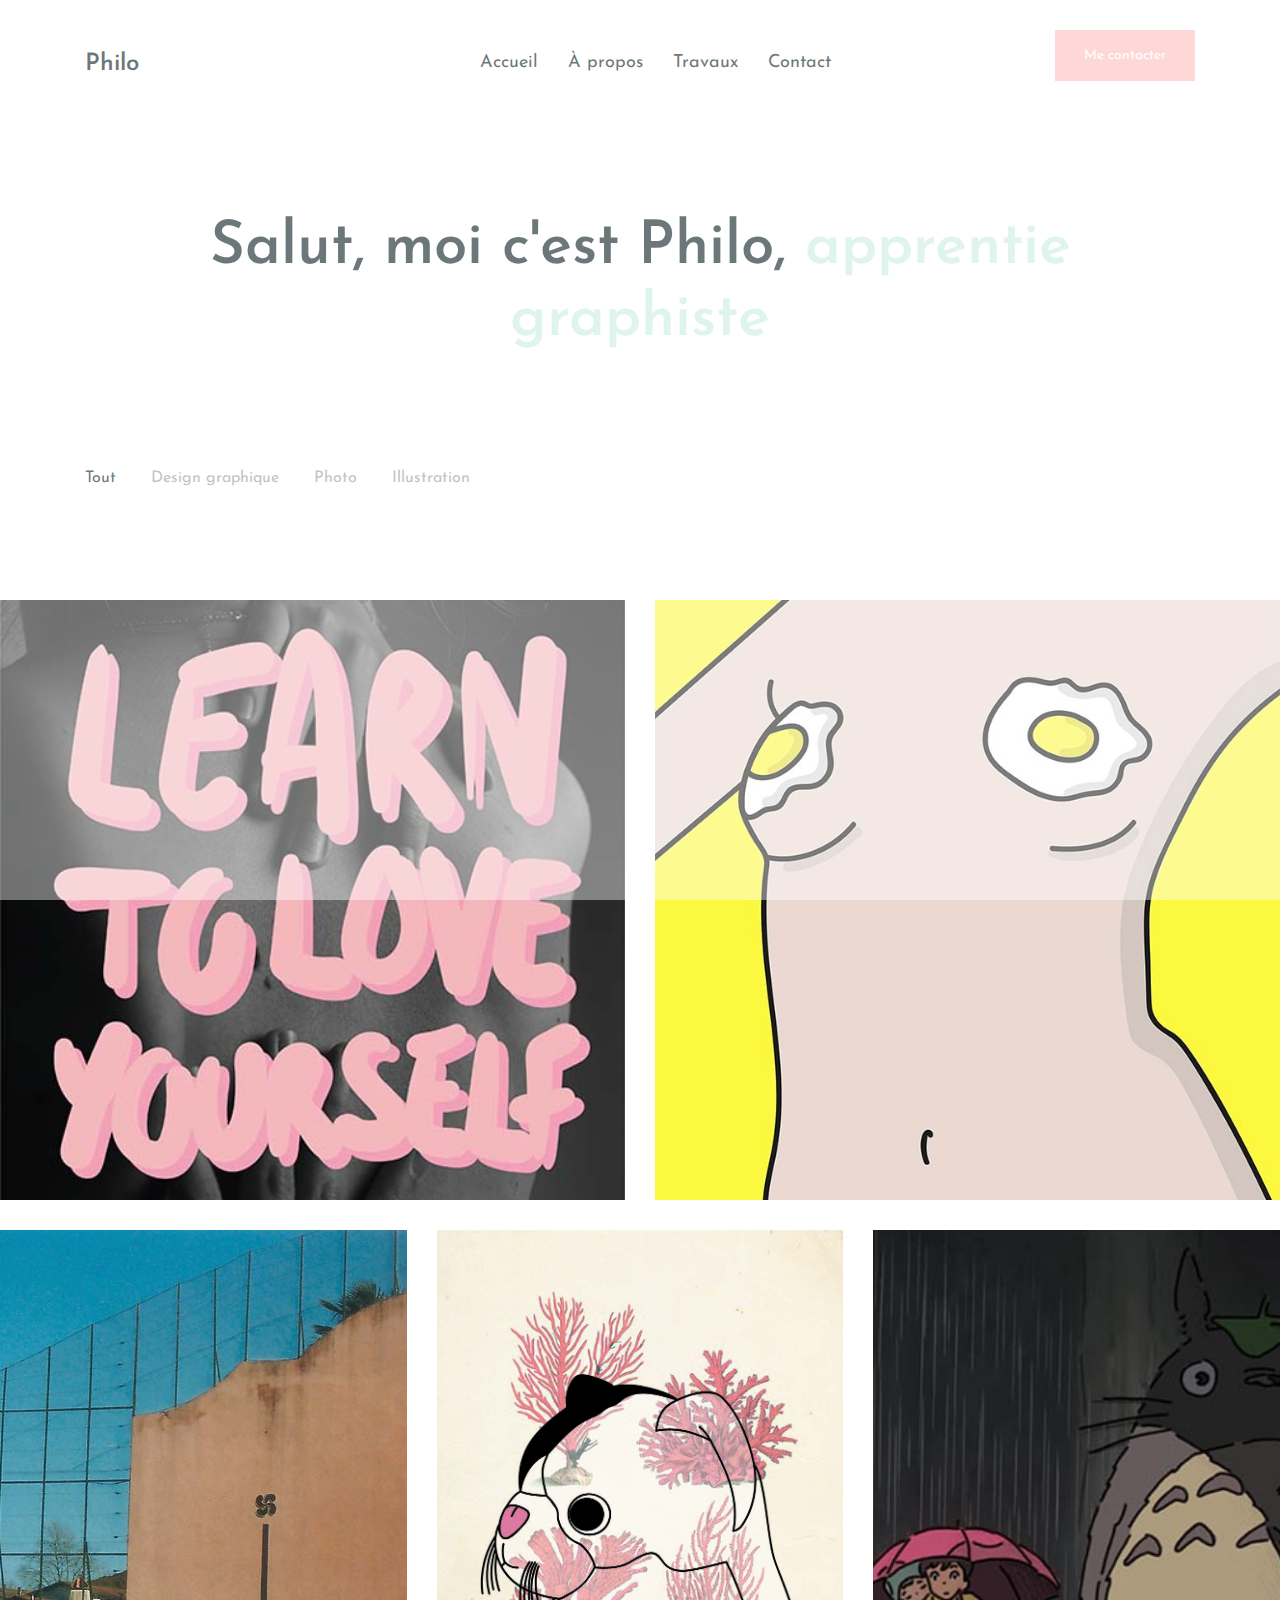
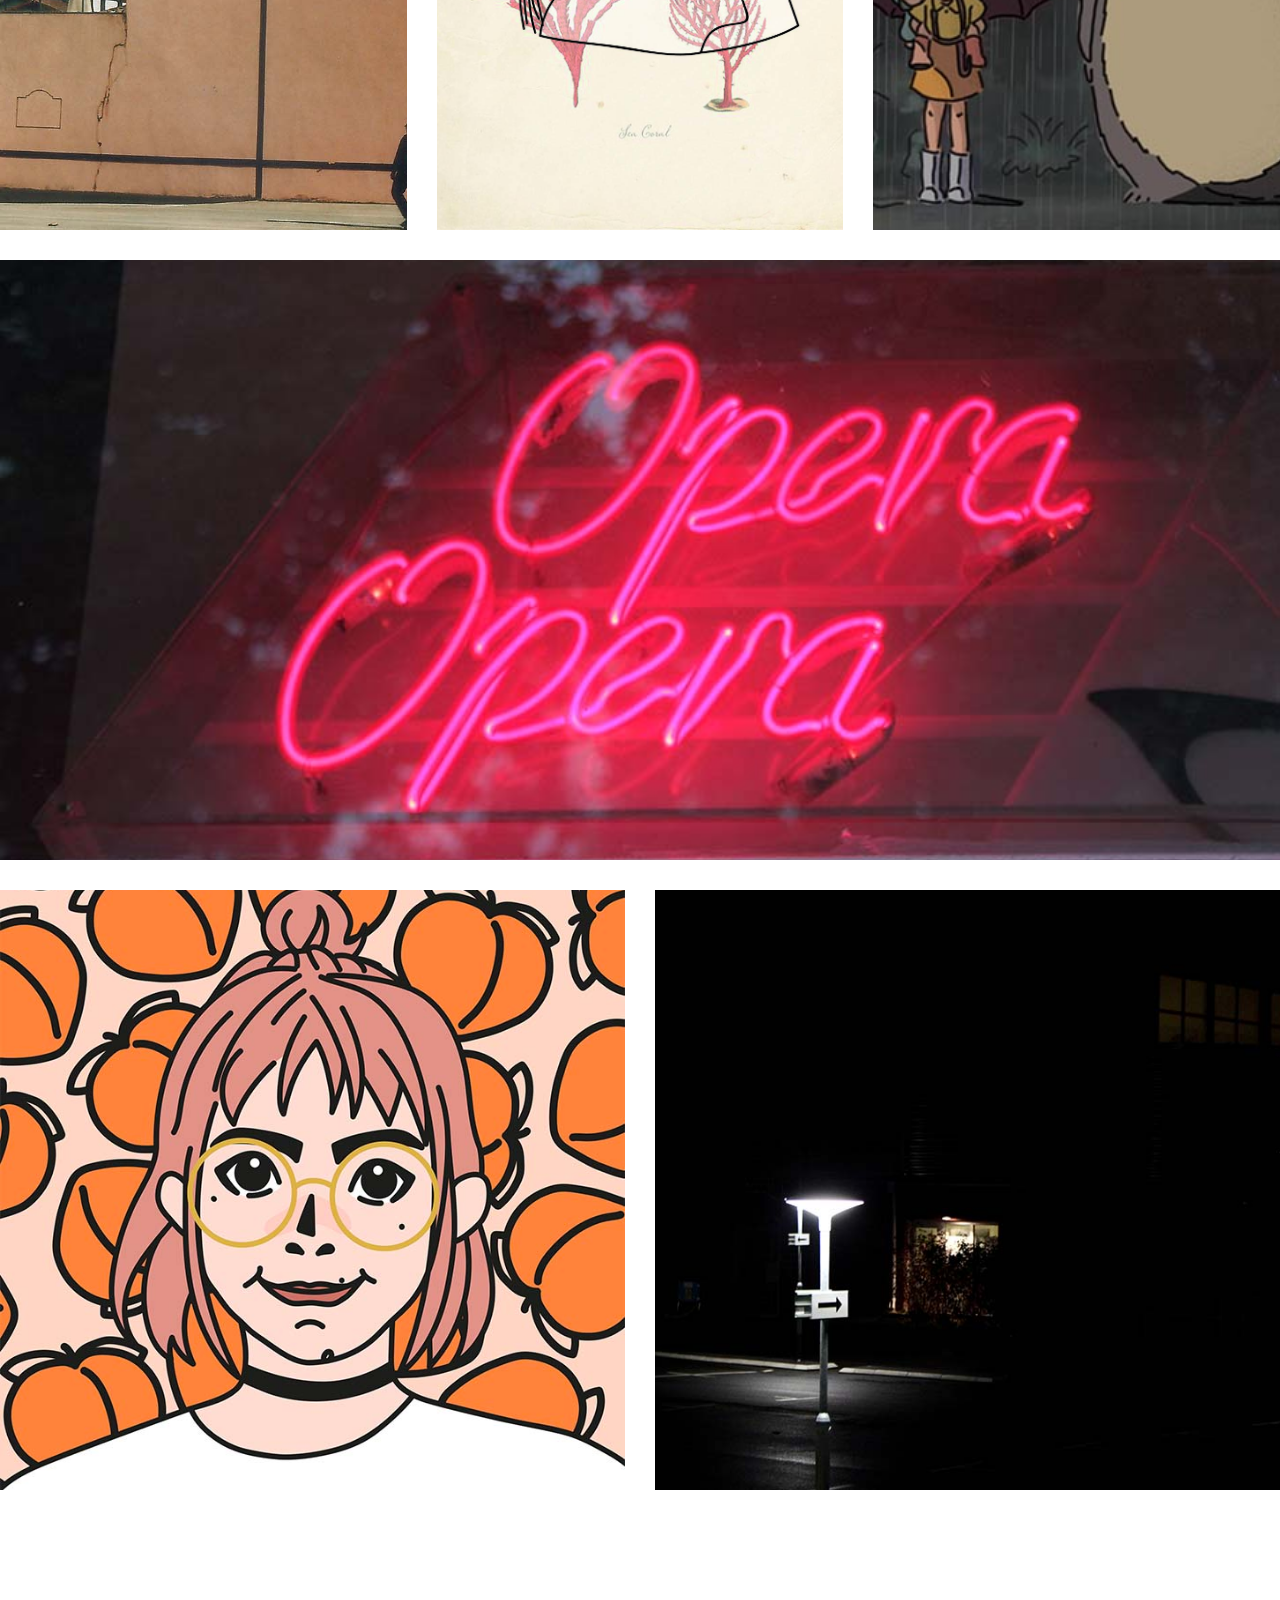
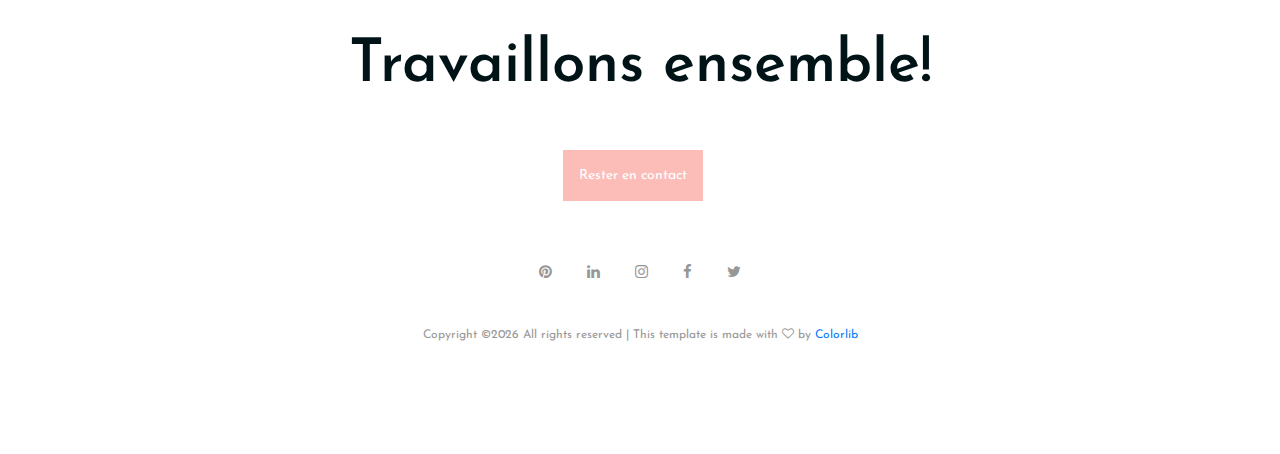
==== index.html @ bb7c2be4 "Add files via upload" ====
<!DOCTYPE html>
<html lang="fr">
<head>
	<title>Philo - Portfolio</title>
	<meta charset="UTF-8">
	<meta name="description" content="Riddle - Portfolio Template">
	<meta name="keywords" content="portfolio, riddle, onepage, creative, html">
	<meta name="viewport" content="width=device-width, initial-scale=1.0">
	<!-- Favicon -->   
	<link href="img/favicon.ico" rel="shortcut icon"/>

	<!-- Google Fonts -->
	<link href="https://fonts.googleapis.com/css?family=Josefin+Sans:400,400i,600,600i,700" rel="stylesheet">

	<!-- Stylesheets -->
	<link rel="stylesheet" href="css/bootstrap.min.css"/>
	<link rel="stylesheet" href="css/font-awesome.min.css"/>
	<link rel="stylesheet" href="css/magnific-popup.css"/>
	<link rel="stylesheet" href="css/style.css"/>


	<!--[if lt IE 9]>
	  <script src="https://oss.maxcdn.com/html5shiv/3.7.2/html5shiv.min.js"></script>
	  <script src="https://oss.maxcdn.com/respond/1.4.2/respond.min.js"></script>
	<![endif]-->

</head>
<body>
	<!-- Page Preloder -->
	<div id="preloder">
		<div class="loader"></div>
	</div>

	<!-- header section start -->
	<header class="header-section">
		<div class="container">
			<div class="row">
				<div class="col-lg-4 col-md-3">
					<div class="logo">
						<h2 class="site-logo">Philo</h2>
					</div>
				</div>
				<div class="col-lg-8 col-md-9">
					<a href="contact.html" class="site-btn header-btn">Me contacter</a>
					<nav class="main-menu">
						<ul>
							<li><a href="index.html">Accueil</a></li>
							<li><a href="about.html">À propos</a></li>
							<li><a href="home-2.html">Travaux</a></li>
							<li><a href="contact.html">Contact</a></li>
						</ul>
					</nav>
				</div>
			</div>
		</div>
		<div class="nav-switch">
			<i class="fa fa-bars"></i>
		</div>
	</header>
	<!-- header section end -->

	<!-- intro section start -->
	<section class="intro-section">
		<div class="container text-center">
			<div class="row">
				<div class="col-xl-10 offset-xl-1">
					<h2 class="section-title">Salut, moi c'est Philo, <span>apprentie graphiste</span> </h2>
				</div>
			</div>
		</div>
	</section>
	<!-- intro section end -->


	<!-- portfolio section start -->
	<section class="portfolio-section">
		<div class="container">
			<ul class="portfolio-filter controls">
				<li class="control" data-filter="all">Tout</li>
				<li class="control" data-filter=".dg">Design graphique</li>
				<!--  <li class="control" data-filter=".video">Vidéo</li>  -->
				<li class="control" data-filter=".photo">Photo</li>
			    <li class="control" data-filter=".illu">Illustration</li> 
			</ul>
		</div>                       
		<div class="container-fluid p-md-0 ">
			<div class="row portfolios-area">
				<div class="mix col-lg-6 col-md-6 dg">
					<a href="images/loveyourself.jpg" class="portfolio-item set-bg" data-setbg="images/loveyourself.jpg">
						<div class="pi-inner">
							<h2>+ Voir le projet</h2>
						</div>						
					</a>
				</div>
				<div class="mix col-lg-6 col-md-6 illu">
					<a href="images/oeuf.jpg" class="portfolio-item set-bg " data-setbg="images/oeuf.jpg">
						<div class="pi-inner">
							<h2>+ Voir le projet</h2>
						</div>						
					</a>
				</div>
				<div class="mix col-lg-4 col-md-6 photo">
					<a href="images/fronton.jpg" class="portfolio-item set-bg" data-setbg="images/fronton.jpg">
						<div class="pi-inner">
							<h2>+ Voir le projet</h2>
						</div>						
					</a>
				</div>
				<div class="mix col-lg-4 col-md-6 illu">
					<a href="images/chat.jpg" class="portfolio-item set-bg" data-setbg="images/chat.jpg">
						<div class="pi-inner">
							<h2>+ Voir le projet</h2>
						</div>						
					</a>
				</div>
				<div class="mix col-lg-4 col-md-6 illu">
					<a href="images/totoro.jpg" class="portfolio-item set-bg" data-setbg="images/totoro.jpg">
						<div class="pi-inner">
							<h2>+ Voir le projet</h2>
						</div>						
					</a>
				</div>
				<div class="mix col-lg-12 col-md-6 photo">
					<a href="images/neon.jpg" class="portfolio-item set-bg" data-setbg="images/neon.jpg">
						<div class="pi-inner">
							<h2>+ Voir le projet</h2>
						</div>						
					</a>
				</div>
				<div class="mix col-lg-6 col-md-6 illu">
					<a href="images/philo.jpg" class="portfolio-item set-bg" data-setbg="images/philo.jpg">
						<div class="pi-inner">
							<h2>+ Voir le projet</h2>
						</div>						
					</a>
				</div>
				<div class="mix col-lg-6 col-md-6 photo">
					<a href="images/suede.jpg" class="portfolio-item set-bg" data-setbg="images/suede.jpg">
						<div class="pi-inner">
							<h2>+ Voir le projet</h2>
						</div>						
					</a>
				</div>
			</div>
		</div>
	</section>
	<!-- portfolio section end -->


	<!-- footer section start -->
	<footer class="footer-section text-center">
		<div class="container">
			<h2 class="section-title mb-5">Travaillons ensemble!</h2>
			<a href="contact.html" class="site-btn">Rester en contact</a>
			<div class="social-links">
				<a href="https://www.pinterest.fr/ppi_dt/"><span class="fa fa-pinterest" target="_blank"></span></a>
				<a href=""><span class="fa fa-linkedin"></span></a>
				<a href="https://www.instagram.com/philo.gram/"><span class="fa fa-instagram" target="_blank"></span></a>
				<a href="https://www.facebook.com/lili.lila.3158"><span class="fa fa-facebook" target="_blank"></span></a>
				<a href=""><span class="fa fa-twitter"></span></a>
			</div>
			<div class="copyright"><!-- Link back to Colorlib can't be removed. Template is licensed under CC BY 3.0. -->
Copyright &copy;<script>document.write(new Date().getFullYear());</script> All rights reserved | This template is made with <i class="fa fa-heart-o" aria-hidden="true"></i> by <a href="https://colorlib.com" target="_blank">Colorlib</a>
<!-- Link back to Colorlib can't be removed. Template is licensed under CC BY 3.0. -->
</div>
		</div>
	</footer>
	<!-- footer section end -->



	<!--====== Javascripts & Jquery ======-->
	<script src="js/jquery-2.1.4.min.js"></script>
	<script src="js/bootstrap.min.js"></script>
	<script src="js/mixitup.min.js"></script>
	<script src="js/magnific-popup.min.js"></script>
	<script src="js/main.js"></script>
</body>
</html>
---- css/style.css ----
/* =================================
------------------------------------
  Riddle - Portfolio
  Version: 1.0
 ------------------------------------ 
 ====================================*/

/*----------------------------------------*/
/* Template default CSS
/*----------------------------------------*/

html,
body {
  height: 100%;
  font-family: 'Josefin Sans', sans-serif;
}

h1,
h2,
h3,
h4,
h5,
h6 {
  color: #001418;
  margin: 0;
  font-weight: 600;
  font-family: 'Josefin Sans', sans-serif;
}

p {
  font-size: 18px;
  color: #979797;
  line-height: 1.8;
}

img {
  max-width: 100%;
}

input:focus,
select:focus,
button:focus,
textarea:focus {
  outline: none;
}

a:hover,
a:focus {
  text-decoration: none;
  outline: none;
}

ul,
ol {
  padding: 0;
  margin: 0;
}


.liens{
  color: #FCBCB8;
}


.liens:hover{
  color: #C7EAE4;
}
/*------------------------
  Helper css
--------------------------*/
.body-pad {
  padding: 0 40px;
}

.spad {
  padding: 100px 0;
}

.pt100 {
  padding-top: 100px;
}

.set-bg {
  background-repeat: no-repeat;
  background-size: cover;
}

.section-title {
  font-size: 60px;
}

.section-title span {
  color: #C7EAE4;
}

/*------------------------
  Common Elements
--------------------------*/
.element {
  margin-bottom: 100px;
}

.element:last-child {
  margin-bottom: 0;
}

/*=== Preloder ===*/
#preloder {
  position: fixed;
  width: 100%;
  height: 100%;
  top: 0;
  left: 0;
  z-index: 999999;
  background: #fff;
}

.loader {
  width: 30px;
  height: 30px;
  border: 3px solid #000;
  position: absolute;
  top: 50%;
  left: 50%;
  margin-top: -13px;
  margin-left: -13px;
  border-radius: 60px;
  border-left-color: transparent;
  animation: loader 0.8s linear infinite;
  -webkit-animation: loader 0.8s linear infinite;
}

@keyframes loader {
  0% {
    -webkit-transform: rotate(0deg);
            transform: rotate(0deg);
  }
  50% {
    -webkit-transform: rotate(180deg);
            transform: rotate(180deg);
  }
  100% {
    -webkit-transform: rotate(360deg);
            transform: rotate(360deg);
  }
}

@-webkit-keyframes loader {
  0% {
    -webkit-transform: rotate(0deg);
  }
  50% {
    -webkit-transform: rotate(180deg);
  }
  100% {
    -webkit-transform: rotate(360deg);
  }
}

/*=== Buttons ===*/
.site-btn {
  display: inline-block;
  font-size: 14px;
  min-width: 140px;
  text-align: center;
  padding: 15px 10px;
  position: relative;
  color: #fff;
  border: none;
  background-color: #FCBCB8;
  margin-right: 15px;
  z-index: 1;
}

.site-btn.btn-fade {
  background-color: #C7EAE4;
}

.site-btn.btn-line {
  background: none;
  border: 2px solid #000;
  color: #000;
  padding: 13px 10px;
}

.site-btn.btn-line:hover {
  color: #000;
}

.site-btn.btn-line-fade {
  background: none;
  border: 2px solid #979797;
  color: #979797;
  padding: 13px 10px;
}

.site-btn.btn-line-fade:hover {
  color: #979797;
}

.site-btn:hover {
  color: #fff;
}

/*===  Accordion  ===*/
.accordion-area .panel {
  margin-bottom: 30px;
}

.accordion-area .panel-header {
  background: #000;
  color: #fff;
  display: block;
  padding: 12px 50px;
  padding-left: 30px;
  font-size: 14px;
  font-weight: 600;
  position: relative;
  border: 2px solid #000;
  -webkit-transition: all 0.4s ease-out 0s;
  -o-transition: all 0.4s ease-out 0s;
  transition: all 0.4s ease-out 0s;
}

.accordion-area .panel-header.active {
  background: transparent;
  color: #000;
}

.accordion-area .panel-header.active .panel-link:after {
  content: "-";
  color: #000;
}

.accordion-area .panel-header.active .panel-link.collapsed:after {
  content: "+";
}

.accordion-area .panel-link {
  position: absolute;
  right: 0;
  top: 0;
  height: 100%;
  width: 50px;
  border: none;
  cursor: pointer;
  background: transparent;
}

.accordion-area .panel-body p {
  font-size: 14px;
  margin-bottom: 0;
  padding-top: 25px;
}

.accordion-area .panel-body {
  padding: 0 5px;
}

.accordion-area .panel-link:after {
  content: "+";
  position: absolute;
  left: 50%;
  font-size: 16px;
  font-weight: 700;
  top: 50%;
  color: #fff;
  line-height: 16px;
  margin-top: -8px;
  margin-left: -4px;
}

/*===  Tab  ===*/
.tab-element .nav-tabs {
  border-bottom: none;
  margin-bottom: 35px;
}

.tab-element .nav-tabs .nav-link {
  border: 2px solid #000;
  background: #000;
  border-radius: 0;
  margin-right: 10px;
  font-size: 14px;
  font-weight: 500;
  color: #222;
  padding: 15px 40px;
  min-width: 118px;
  font-size: 16px;
  color: #fff;
  margin-bottom: 10px;
}

.tab-element .nav-tabs .nav-item:last-child .nav-link {
  margin-right: 0;
}

.tab-element .nav-tabs .nav-link.active {
  background: transparent;
  color: #000;
}

.tab-element .tab-pane h4 {
  font-size: 18px;
  margin: 25px 0 20px;
}

.tab-element .tab-pane p {
  font-size: 14px;
}

.circle-progress {
  text-align: center;
  position: relative;
}

.circle-progress canvas {
  -webkit-transform: rotate(90deg);
  -ms-transform: rotate(90deg);
  transform: rotate(90deg);
}

.circle-progress .progress-info {
  position: absolute;
  width: 100%;
  top: 30%;
}

.circle-progress .progress-info h2 {
  font-size: 36px;
}

.circle-progress .progress-info p {
  color: #979797;
  font-size: 16px;
  line-height: normal;
}

/*===  Icon Box  ===*/
.icon-box {
  display: -webkit-box;
  display: -ms-flexbox;
  display: flex;
}

.icon-box .icon h2 {
  font-size: 60px;
}

.icon-box .icon-box-content {
  padding-left: 25px;
  padding-top: 10px;
}

.icon-box .icon-box-content h3 {
  font-size: 24px;
  margin-bottom: 25px;
}

/*------------------------
    Header Section
--------------------------*/
.header-section {
  padding-top: 30px;
  padding-bottom: 20px;
  position: relative;
}

.site-logo {
  font-size: 24px;
  padding-top: 20px;
}

.main-menu ul {
  list-style: none;
}

.main-menu ul li {
  display: inline;
}

.main-menu ul li a {
  display: inline-block;
  font-size: 18px;
  color: #001418;
  margin-left: 15px;
  margin-right: 10px;
  padding: 20px 0 5px;
}

.header-btn {
  float: right;
  margin-right: 0;
}

.nav-switch {
  display: none;
}

/*------------------------
    Intro Section
--------------------------*/
.intro-section {
  padding: 110px 0;
}

/*------------------------
    Portfolio Section
--------------------------*/
.portfolio-section {
  overflow: hidden;
}

.portfolio-filter {
  list-style: none;
  padding-bottom: 100px;
}

.portfolio-filter li {
  font-size: 16px;
  display: inline-block;
  margin-right: 30px;
  padding-bottom: 10px;
  color: #979797;
  cursor: pointer;
}

.portfolio-filter li.mixitup-control-active {
  color: #001418;
}

.portfolios-area .gallery-block {
  padding: 0;
}

.gallery-block {
  position: relative;
}

.portfolio-item {
  display: block;
  width: 100%;
  height: 600px;
  background-position: center center;
  position: relative;
  margin-bottom: 30px;
}

.portfolio-item .pi-inner {
  position: absolute;
  width: 100%;
  height: 100%;
  left: 0;
  top: 0;
  background: transparent;
  -webkit-transition: all 0.4s ease 0s;
  -o-transition: all 0.4s ease 0s;
  transition: all 0.4s ease 0s;
}

.portfolio-item .pi-inner h2 {
  opacity: 0;
  font-size: 30px;
  font-weight: 400;
  position: absolute;
  left: 50px;
  bottom: 50px;
  color: #fff;
  letter-spacing: 10px;
  -webkit-transition: all 0.3s ease 0s;
  -o-transition: all 0.3s ease 0s;
  transition: all 0.3s ease 0s;
}

.portfolio-item:hover .pi-inner {
  background: rgba(199, 234, 228, 0.8);
}

.portfolio-item:hover .pi-inner h2 {
  opacity: 1;
  letter-spacing: 0;
}

.portfolio-meta {
  padding-bottom: 45px;
}

.portfolio-meta h2 {
  font-size: 24px;
}

.portfolio-meta p {
  font-size: 14px;
  color: #a6a6a6;
  margin-bottom: 0;
}

.portfolio-intro {
  display: block;
}

.img-popup-warp .mfp-content {
  opacity: 0;
  -webkit-transform: scale(0.8);
  -ms-transform: scale(0.8);
  transform: scale(0.8);
  -webkit-transition: all 0.4s;
  -o-transition: all 0.4s;
  transition: all 0.4s;
}

.img-popup-warp.mfp-ready .mfp-content {
  opacity: 1;
  -webkit-transform: scale(1);
  -ms-transform: scale(1);
  transform: scale(1);
}

/*------------------------
    Footer Section
--------------------------*/
.footer-section {
  padding: 110px 0;
}

.footer-section .copyright {
  font-size: 12px;
  color: #979797;
}

.social-links {
  margin-top: 60px;
  margin-bottom: 40px;
}

.social-links a {
  color: #979797;
  font-size: 15px;
  margin-right: 30px;
}

.social-links a:last-child {
  margin-right: 0;
}

/*------------------------
    About Page
--------------------------*/
.pic-frame {
  position: relative;
  padding-left: 25px;
  padding-bottom: 25px;
  display: inline-block;
}

.pic-frame:after {
  position: absolute;
  content: "";
  width: calc(100% - 25px);
  height: calc(100% - 25px);
  bottom: 0;
  left: 0;
  border: 4px solid #FCBCB8;
  z-index: 1;
}

.milestone {
  margin-top: 15px;
}

.milestone h2 {
  font-size: 60px;
}

.milestone h2 span {
  font-size: 18px;
  color: #979797;
}

/*------------------------
    Blog Page
--------------------------*/
.blog-item {
  margin-bottom: 70px;
}

.blog-item .read-more {
  color: #000;
  position: relative;
  display: inline-block;
  padding-bottom: 5px;
  line-height: 18px;
  font-size: 18px;
}

.blog-item .read-more:after {
  position: absolute;
  content: '';
  width: 100%;
  height: 2px;
  bottom: 0;
  left: 0;
  background: #000;
}

.thumb {
  margin-bottom: 30px;
}

.blog-content h2 {
  font-size: 24px;
  margin-bottom: 15px;
}

.blog-content .blog-meta {
  font-size: 13px;
  color: #979797;
  margin-bottom: 30px;
}

.blog-content p {
  margin-bottom: 30px;
}

/*------------------------
    Contact Page
--------------------------*/
.contect-tect {
  text-align: center;
  margin-bottom: 70px;
}

.contect-tect h2 {
  font-size: 24px;
  margin-bottom: 30px;
}

.contect-tect p {
  font-size: 17px;
}

.contact-form {
  display: block;
  width: 100%;
}

.contact-form input {
  padding-left: 25px;
  height: 60px;
  width: 100%;
  border: none;
  border-bottom: 2px solid #000;
  margin-bottom: 30px;
  font-size: 12px;
}

.contact-form textarea {
  padding-left: 25px;
  height: 200px;
  width: 100%;
  border: none;
  border-bottom: 2px solid #000;
  margin-bottom: 30px;
  font-size: 12px;
}

.contact-form ::-webkit-input-placeholder {
  font-style: italic;
}

.contact-form :-ms-input-placeholder {
  font-style: italic;
}

.contact-form ::-ms-input-placeholder {
  font-style: italic;
}

.contact-form ::placeholder {
  font-style: italic;
}

/* ===========================
  Responsive
==============================*/
@media only screen and (max-width: 1448px) {
  .home-2.container {
    width: auto;
  }
}

/* Medium screen : 992px. */
@media only screen and (min-width: 992px) and (max-width: 1199px) {
  .portfolio-item {
    height: 450px;
  }
}

/* Tablet :768px. */
@media only screen and (min-width: 768px) and (max-width: 991px) {
  .body-pad {
    padding: 0 30px;
  }
  .portfolio-item {
    height: 350px;
  }
}

/* Large Mobile :480px. */
@media only screen and (max-width: 767px) {
  .body-pad {
    padding: 0 15px;
  }
  .main-menu {
    position: absolute;
    background: #efefef;
    width: 100%;
    z-index: 999;
    left: 0;
    top: 30px;
    padding-top: 15px;
    display: none;
  }
  .main-menu ul li a {
    padding: 10px 15px;
    border-bottom: 1px solid #ddd;
    display: block;
  }
  .main-menu ul li {
    display: block;
  }
  .main-menu ul li:last-child a {
    border-bottom: none;
  }
  .home-2 {
    text-align: left;
  }
  .home-2 .main-menu {
    top: 99px;
  }
  .nav-switch {
    position: absolute;
    right: 25px;
    font-size: 30px;
    color: #333;
    top: 35px;
    display: block;
  }
  .header-btn {
    display: none;
  }
  .section-title {
    font-size: 45px;
  }
  .portfolio-filter {
    text-align: center;
  }
}

/* small Mobile :320px. */
@media only screen and (max-width: 479px) {
  .section-title {
    font-size: 30px;
  }
}
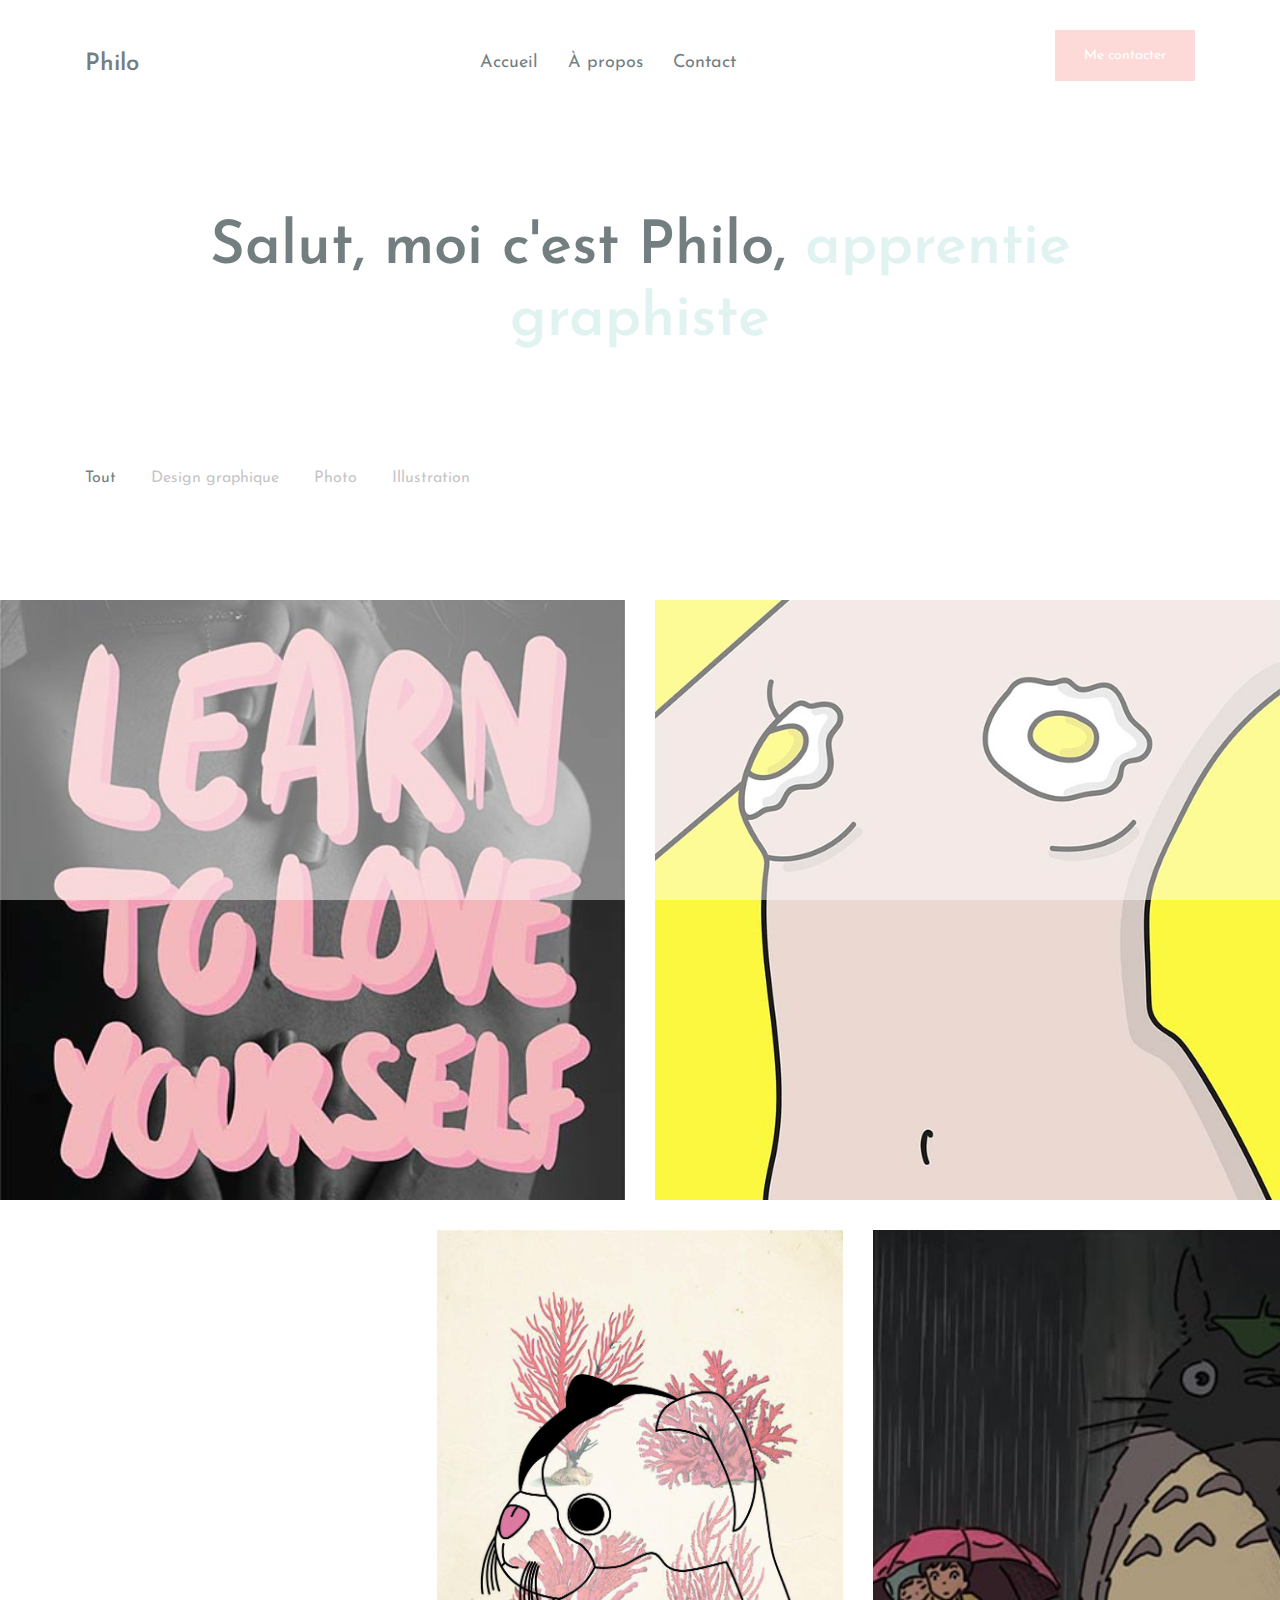
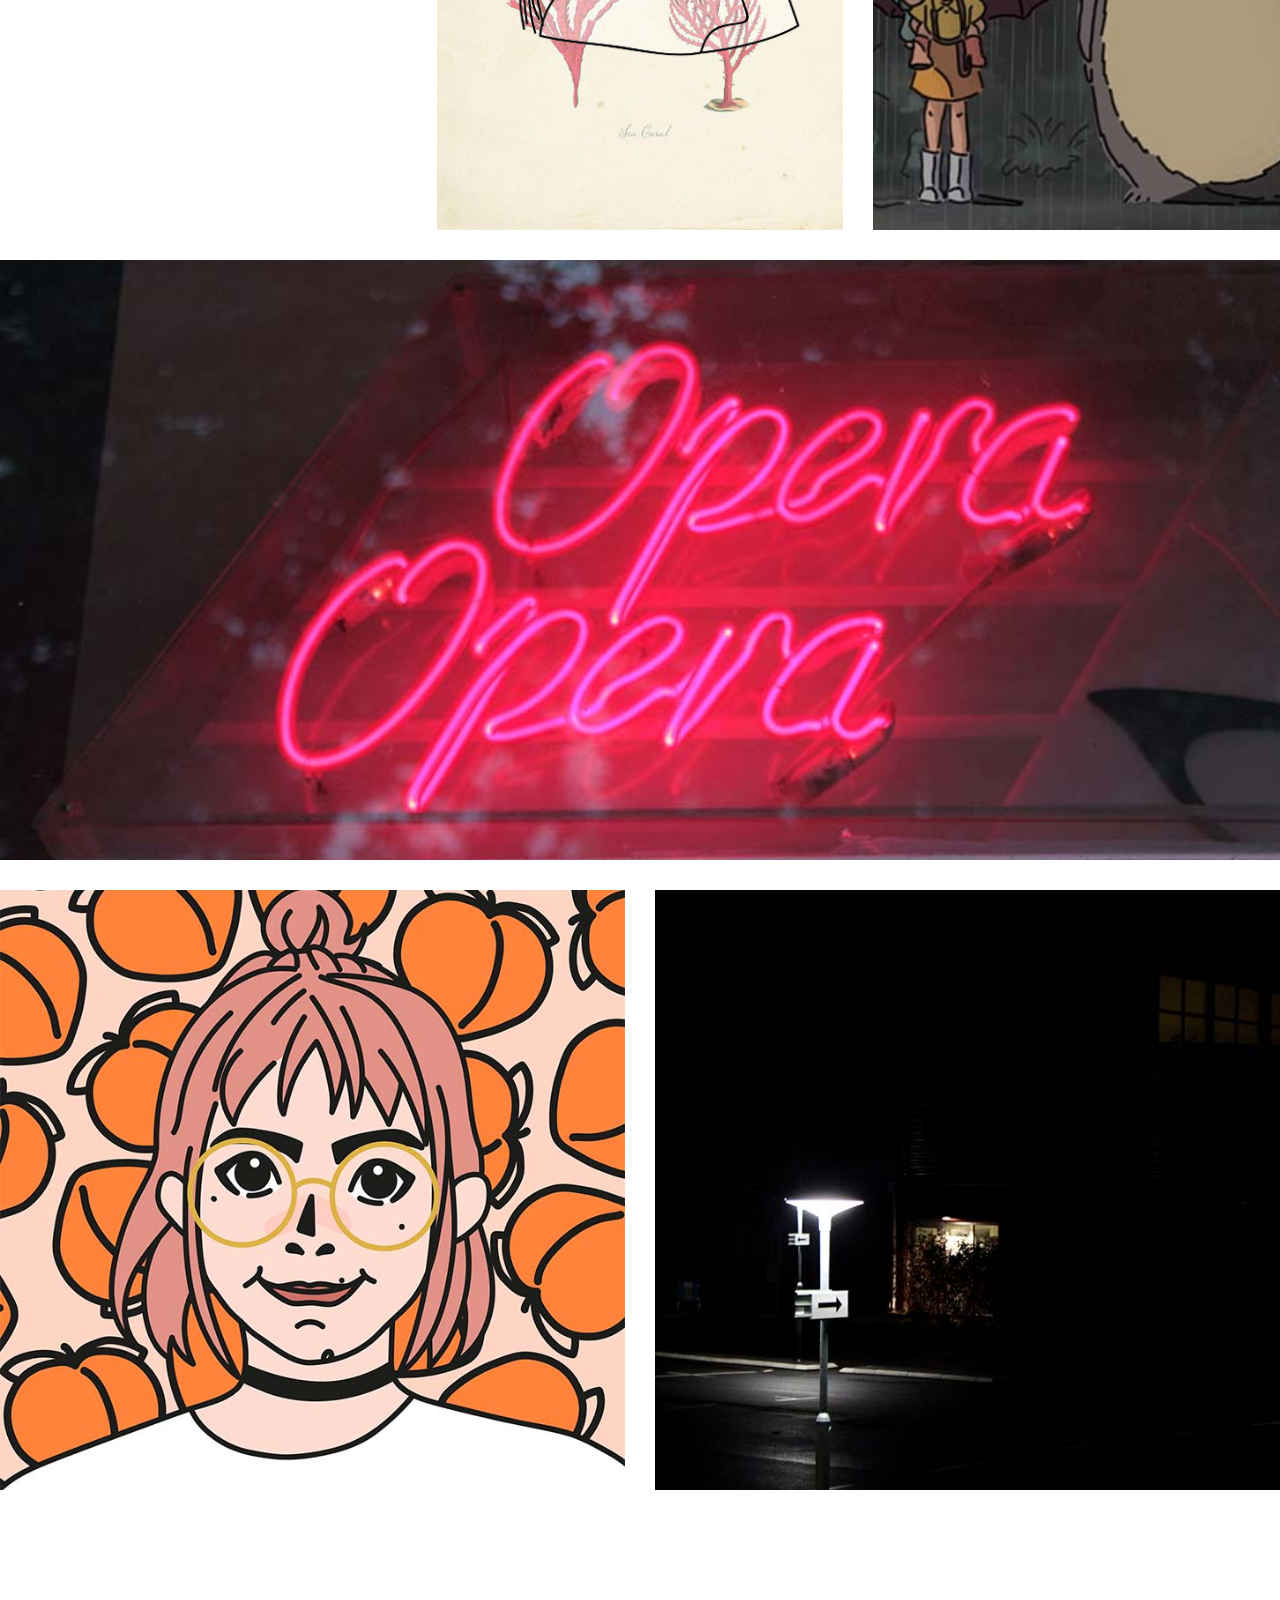
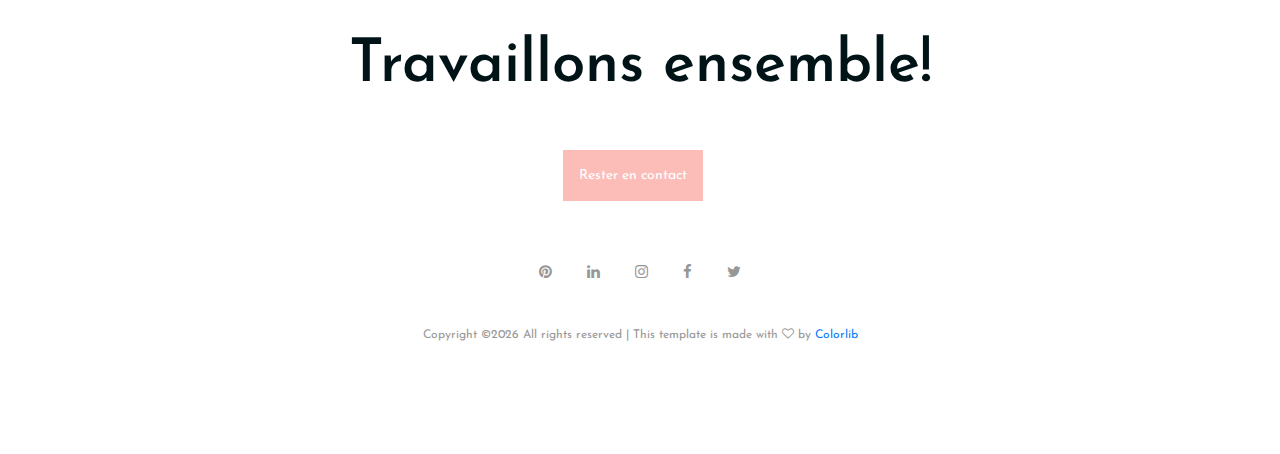
==== commit 5628bc0d: "Add files via upload" ====
--- a/index.html
+++ b/index.html
@@ -46,7 +46,6 @@
 						<ul>
 							<li><a href="index.html">Accueil</a></li>
 							<li><a href="about.html">À propos</a></li>
-							<li><a href="home-2.html">Travaux</a></li>
 							<li><a href="contact.html">Contact</a></li>
 						</ul>
 					</nav>
@@ -100,7 +99,7 @@
 					</a>
 				</div>
 				<div class="mix col-lg-4 col-md-6 photo">
-					<a href="images/fronton.jpg" class="portfolio-item set-bg" data-setbg="images/fronton.jpg">
+					<a href="images/video.mov" class="portfolio-item set-bg" data-setbg="images/video.mov">
 						<div class="pi-inner">
 							<h2>+ Voir le projet</h2>
 						</div>						
@@ -153,11 +152,17 @@
 			<h2 class="section-title mb-5">Travaillons ensemble!</h2>
 			<a href="contact.html" class="site-btn">Rester en contact</a>
 			<div class="social-links">
+
 				<a href="https://www.pinterest.fr/ppi_dt/"><span class="fa fa-pinterest" target="_blank"></span></a>
-				<a href=""><span class="fa fa-linkedin"></span></a>
+
+				<a href="https://www.linkedin.com/in/philomène-dont-464935193/"><span class="fa fa-linkedin" target="_blank"></span></a>
+
 				<a href="https://www.instagram.com/philo.gram/"><span class="fa fa-instagram" target="_blank"></span></a>
+
 				<a href="https://www.facebook.com/lili.lila.3158"><span class="fa fa-facebook" target="_blank"></span></a>
-				<a href=""><span class="fa fa-twitter"></span></a>
+
+				<a href="https://twitter.com/ppi_dt"><span class="fa fa-twitter" target="_blank"></span></a>
+
 			</div>
 			<div class="copyright"><!-- Link back to Colorlib can't be removed. Template is licensed under CC BY 3.0. -->
 Copyright &copy;<script>document.write(new Date().getFullYear());</script> All rights reserved | This template is made with <i class="fa fa-heart-o" aria-hidden="true"></i> by <a href="https://colorlib.com" target="_blank">Colorlib</a>
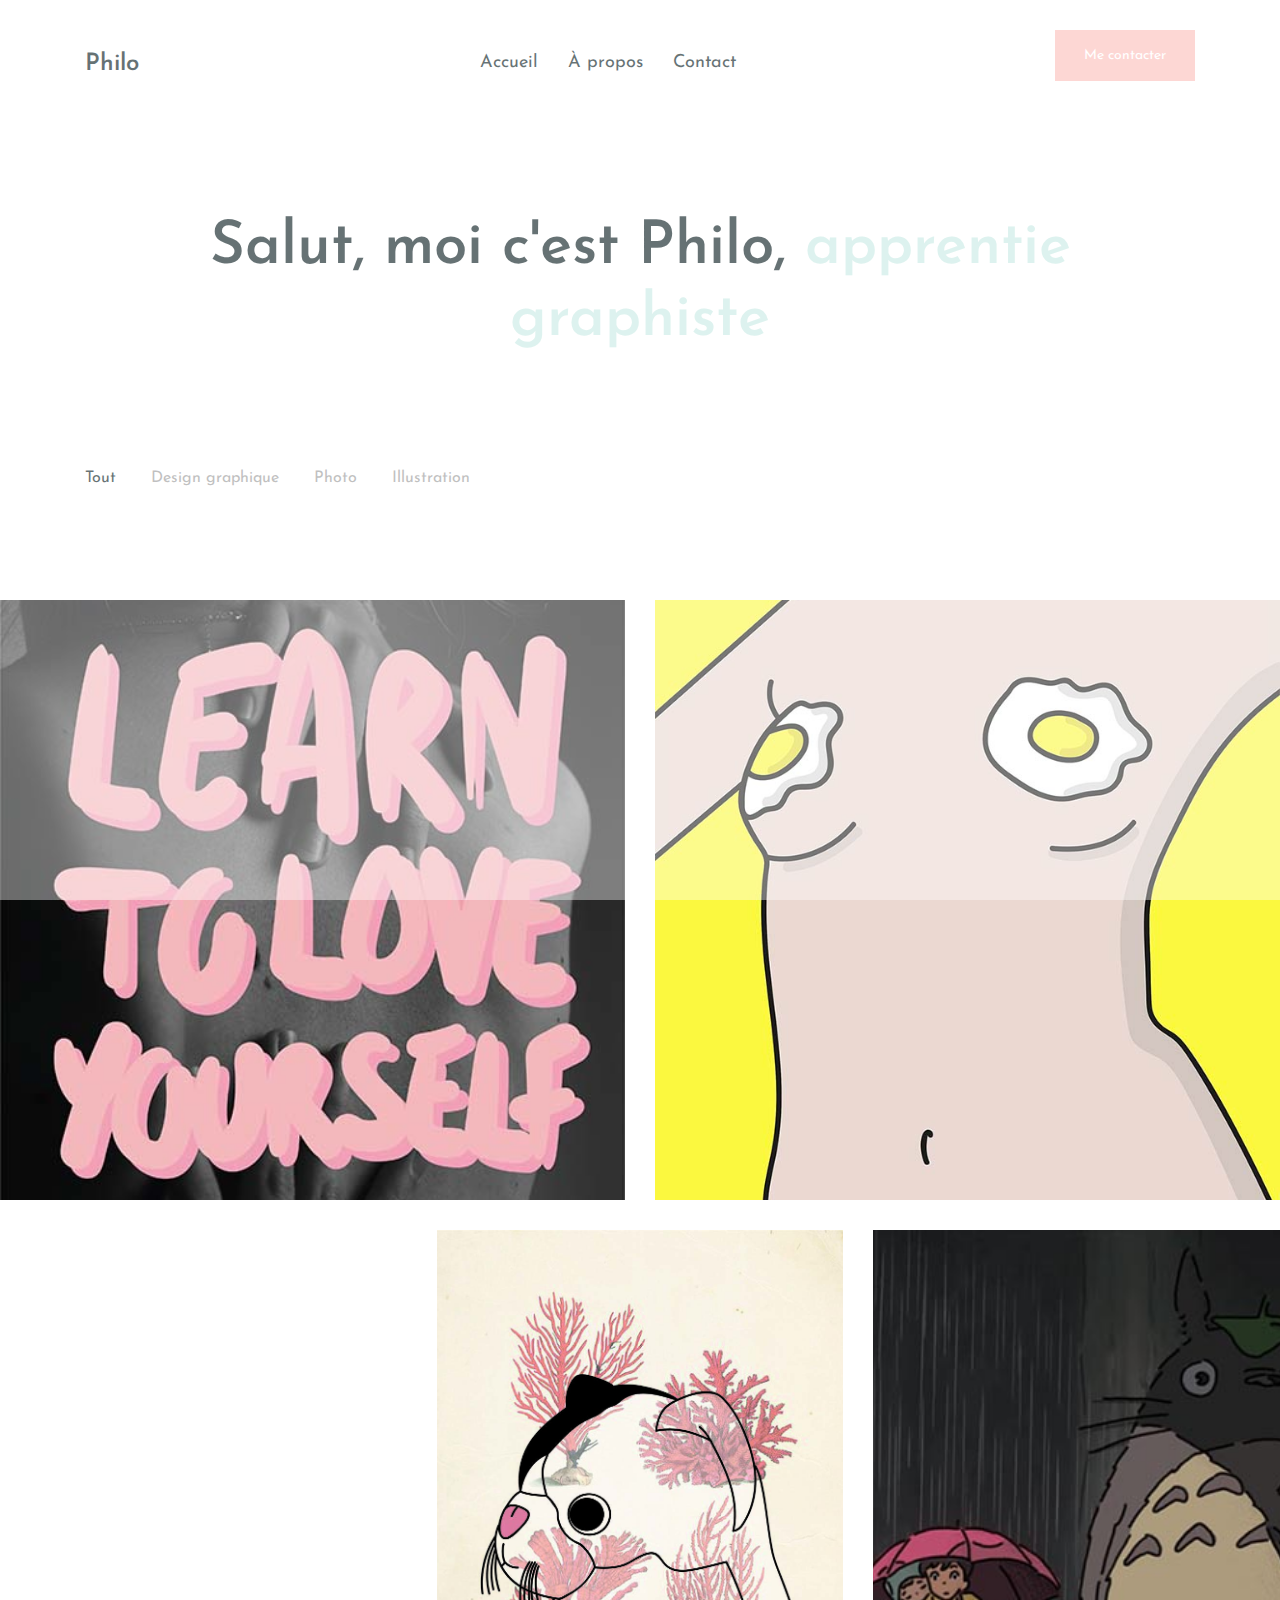
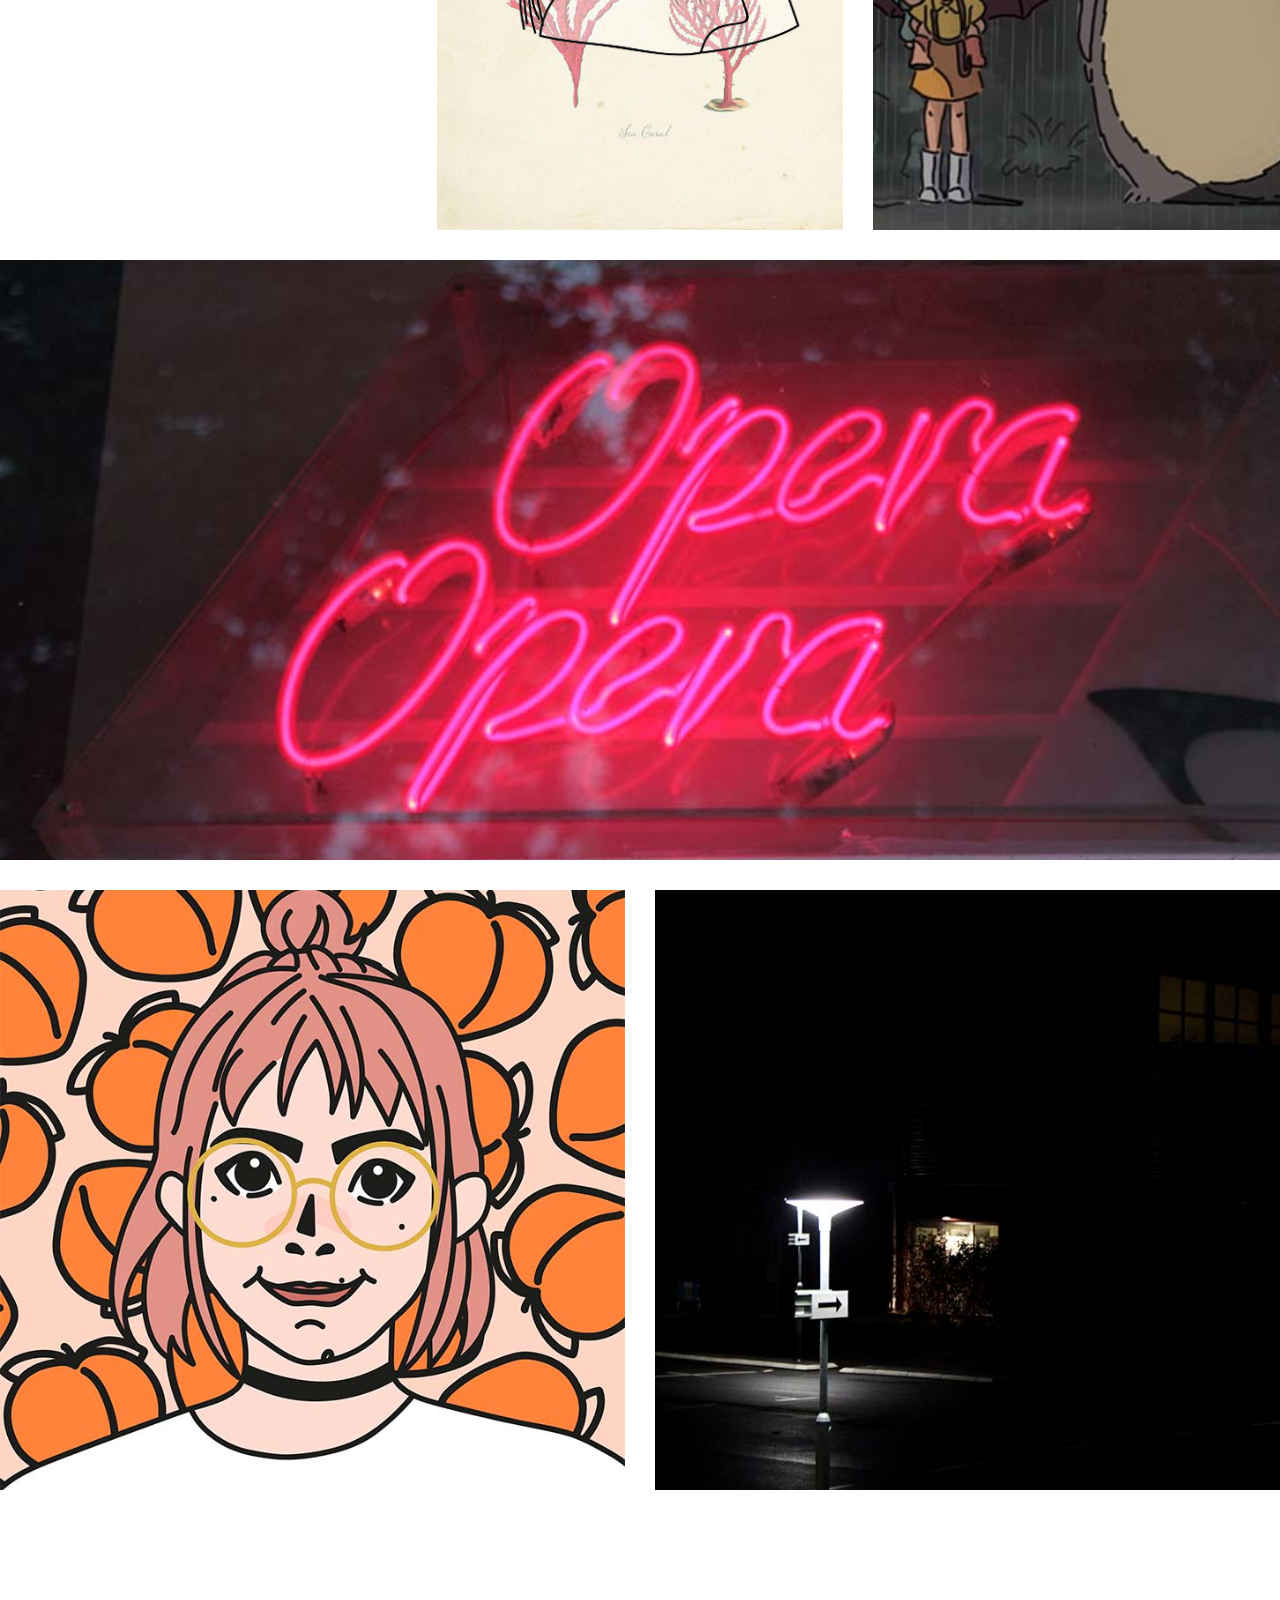
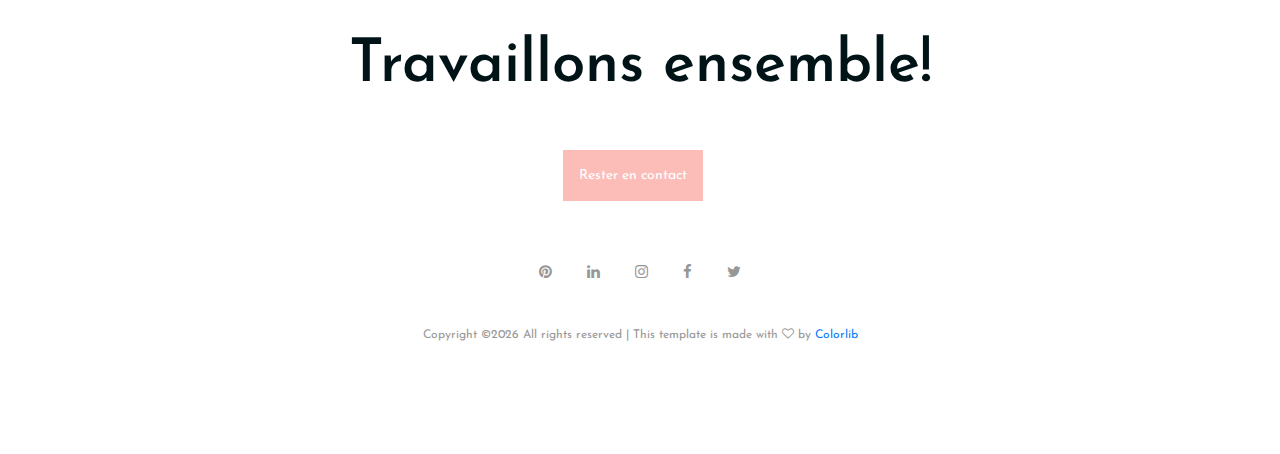
==== commit d4c6035c: "Update index.html" ====
--- a/index.html
+++ b/index.html
@@ -99,7 +99,7 @@
 					</a>
 				</div>
 				<div class="mix col-lg-4 col-md-6 photo">
-					<a href="images/video.mov" class="portfolio-item set-bg" data-setbg="images/video.mov">
+					<a href="images/videoson.mov" class="portfolio-item set-bg" data-setbg="images/video.mov">
 						<div class="pi-inner">
 							<h2>+ Voir le projet</h2>
 						</div>						
@@ -181,4 +181,4 @@
 	<script src="js/magnific-popup.min.js"></script>
 	<script src="js/main.js"></script>
 </body>
-</html>+</html>
